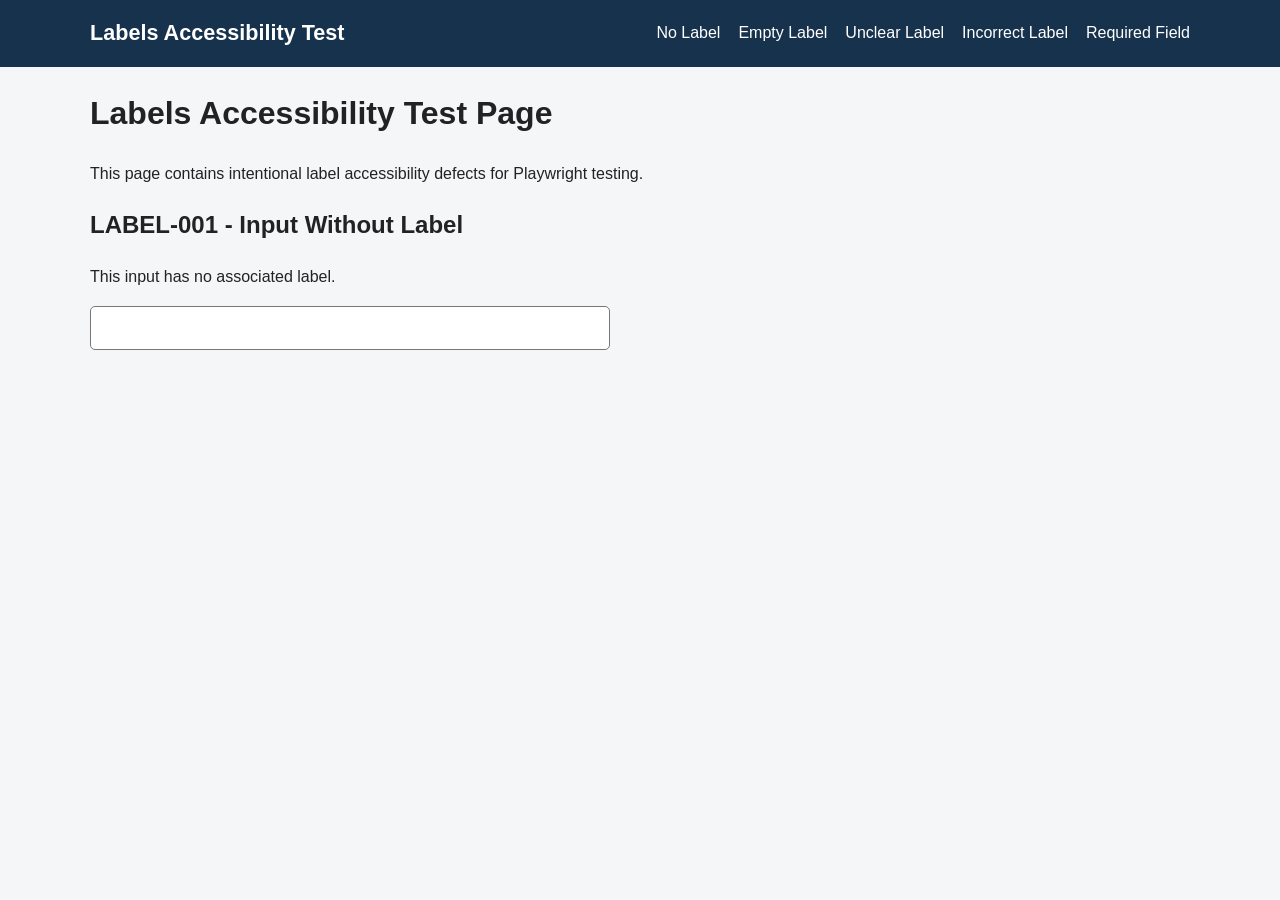
==== labels-test.html @ 40e9edf3 "Update labels-test.html cHANGES 2" ====
<!DOCTYPE html>
<html lang="en">

<head>
  <meta charset="UTF-8">

  <meta
    name="viewport"
    content="width=device-width, initial-scale=1.0">

  <title>Labels Accessibility Test</title> 

  <link rel="stylesheet" href="styles.css"> 
</head>

<body>

  <header class="site-header">

    <div class="container">

      <div class="logo">
        Labels Accessibility Test
      </div>

      <nav aria-label="Main navigation">

        <a href="#no-label">
          No Label
        </a>

        <a href="#empty-label">
          Empty Label
        </a>

        <a href="#unclear-label">
          Unclear Label
        </a>

        <a href="#incorrect-label">
          Incorrect Label
        </a>

        <a href="#required-field">
          Required Field
        </a>

      </nav>

    </div>

  </header>


  <main class="container">

    <h1>
      Labels Accessibility Test Page
    </h1>

    <p>
      This page contains intentional label accessibility
      defects for Playwright testing.
    </p>


    <!-- ================================================= -->
    <!-- LABEL-001 : INPUT WITHOUT LABEL                  -->
    <!-- ================================================= -->

    <section id="no-label">

      <h2>
        LABEL-001 - Input Without Label
      </h2>

      <p>
        This input has no associated label.
      </p>

      <!-- INTENTIONAL FAILURE -->

      <input
        type="text"
        id="firstname"
        name="firstname">

    </section>



  </main>

</body>

</html>
---- styles.css ----
* {
  box-sizing: border-box;
}

html {
  scroll-behavior: smooth;
}

body {
  margin: 0;
  font-family: Arial, Helvetica, sans-serif;
  line-height: 1.6;
  color: #222;
  background: #f4f6f8;
}

.container {
  width: min(1100px, 92%);
  margin: 0 auto;
}

.site-header {
  background: #17324d;
  color: white;
  padding: 16px 0;
}

.site-header .container {
  display: flex;
  align-items: center;
  justify-content: space-between;
  gap: 20px;
}

.logo {
  font-size: 1.35rem;
  font-weight: 700;
}

nav {
  display: flex;
  gap: 18px;
  flex-wrap: wrap;
}

nav a {
  color: white;
  text-decoration: none;
}

nav a:hover,
nav a:focus {
  text-decoration: underline;
}

.hero {
  margin: 32px 0;
  padding: 42px;
  background: white;
  border-radius: 10px;
  box-shadow: 0 2px 8px rgba(0,0,0,.08);
}

.eyebrow {
  font-weight: bold;
  text-transform: uppercase;
  letter-spacing: .08em;
  font-size: .8rem;
}

.card {
  background: white;
  margin: 24px 0;
  padding: 28px;
  border-radius: 10px;
  box-shadow: 0 2px 8px rgba(0,0,0,.08);
}

.form-group {
  margin: 18px 0;
}

label {
  display: block;
  font-weight: 700;
  margin-bottom: 6px;
}

input {
  width: 100%;
  max-width: 520px;
  padding: 12px;
  border: 1px solid #777;
  border-radius: 5px;
  font-size: 1rem;
}

button,
.fake-button {
  display: inline-block;
  margin: 8px 6px 8px 0;
  padding: 11px 18px;
  border-radius: 5px;
  border: 2px solid transparent;
  cursor: pointer;
  font-size: 1rem;
}

.primary-button {
  background: #075985;
  color: white;
}

.secondary-button {
  background: #e5e7eb;
  color: #111827;
  border-color: #374151;
}

.icon-button {
  background: #ddd;
}

.status {
  min-height: 1.5em;
  font-weight: 600;
}

.image-grid {
  display: grid;
  grid-template-columns: repeat(2, 1fr);
  gap: 20px;
}

.image-grid img {
  width: 100%;
  height: auto;
  border-radius: 6px;
}

.low-contrast {
  background: #eeeeee;
  color: #cccccc;
  padding: 20px;
  margin: 12px 0;
}

.good-contrast {
  background: #17324d;
  color: white;
  padding: 20px;
  margin: 12px 0;
}

.fake-button {
  background: #b91c1c;
  color: white;
}

.fake-button:hover {
  background: #991b1b;
}

a {
  color: #075985;
}

footer {
  margin-top: 40px;
  padding: 28px 0;
  background: #17324d;
  color: white;
}

@media (max-width: 700px) {
  .site-header .container {
    flex-direction: column;
    align-items: flex-start;
  }

  .image-grid {
    grid-template-columns: 1fr;
  }

  .hero {
    padding: 26px;
  }
}
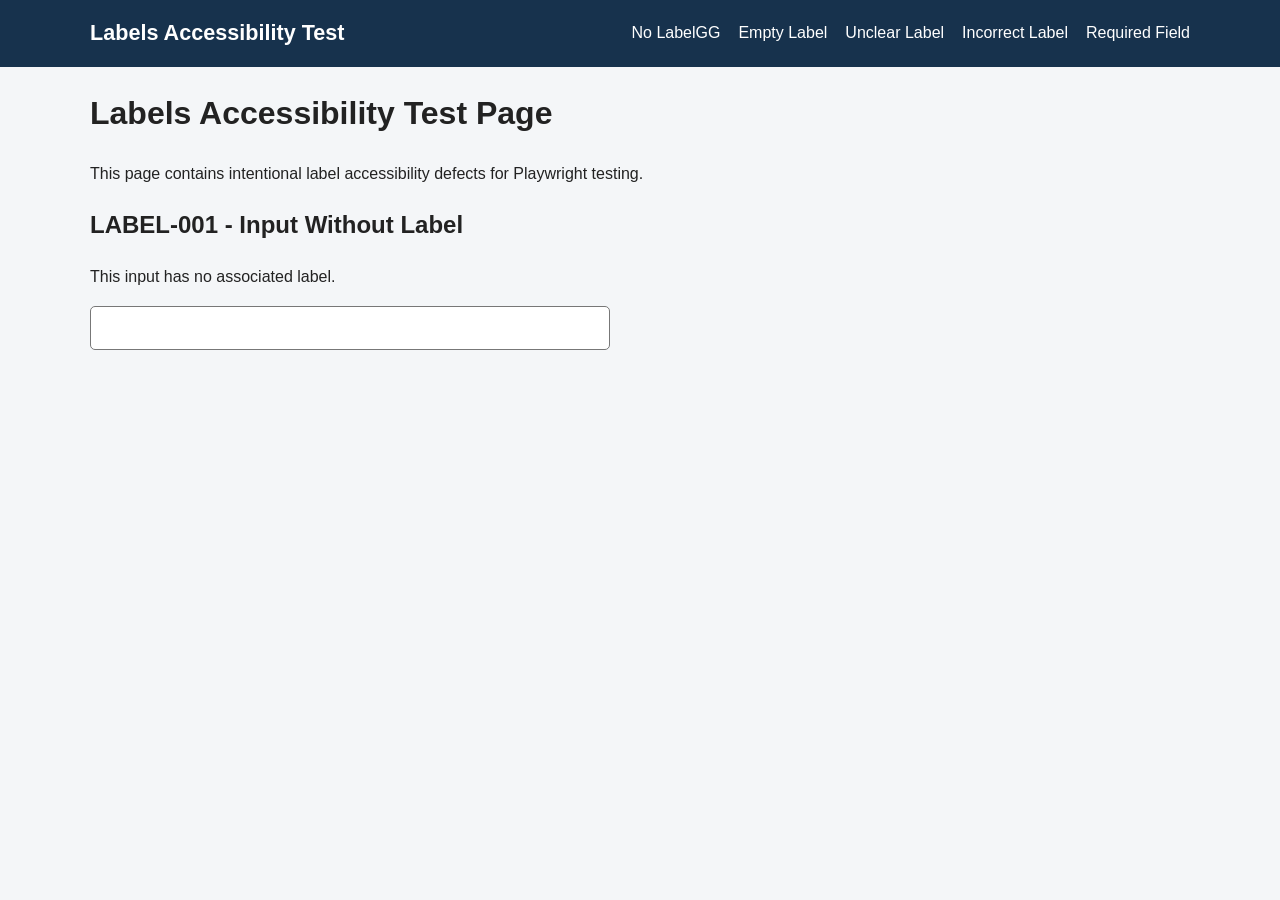
==== commit 87704e74: "Update labels-test.html ASASAS" ====
--- a/labels-test.html
+++ b/labels-test.html
@@ -26,7 +26,7 @@
       <nav aria-label="Main navigation">
 
         <a href="#no-label">
-          No Label
+          No LabelGG
         </a>
 
         <a href="#empty-label">
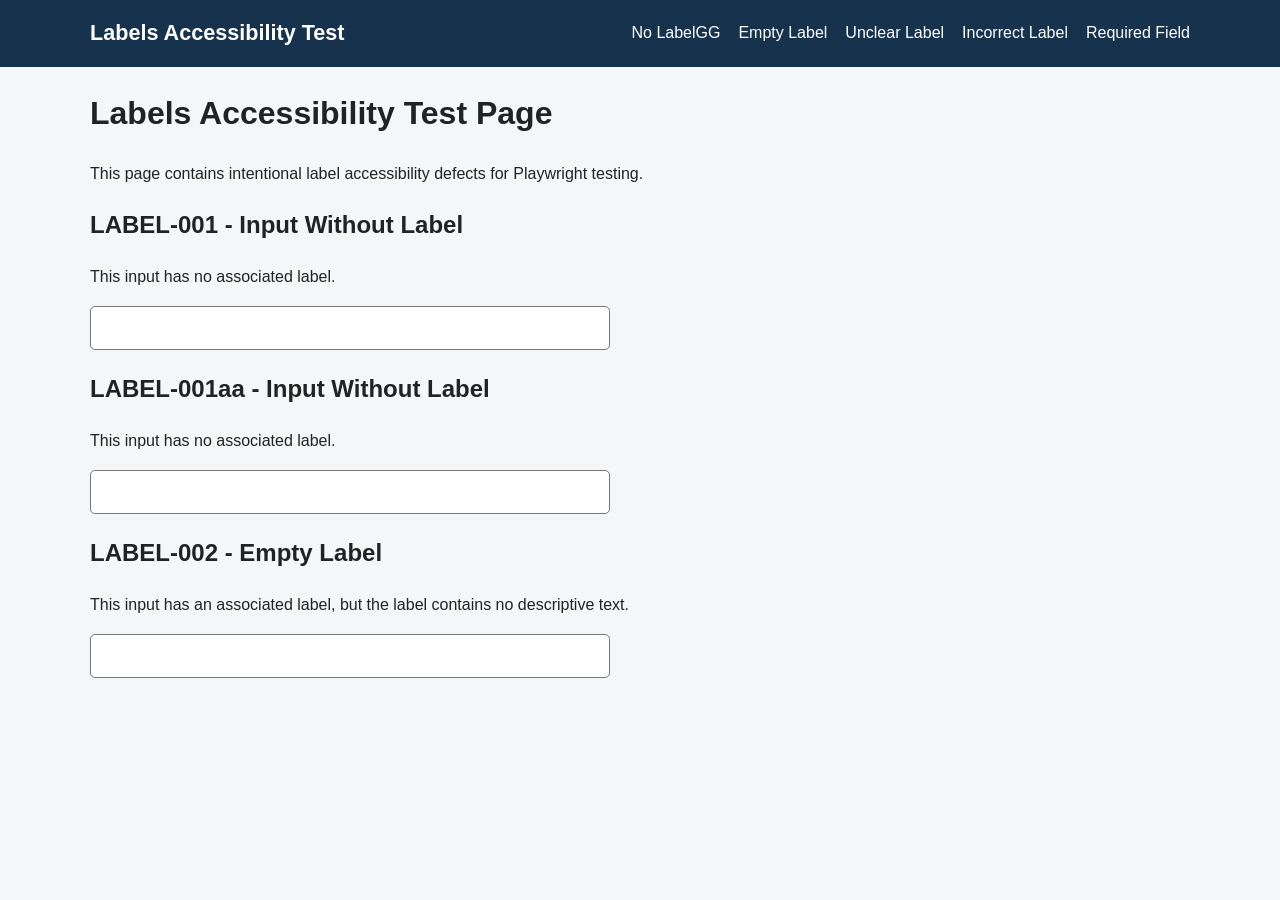
==== commit 383aa6dd: "Update labels-test.html SEP 270055" ====
--- a/labels-test.html
+++ b/labels-test.html
@@ -87,7 +87,55 @@
 
     </section>
 
+<!-- ================================================= -->
+    <!-- LABEL-001aa : INPUT WITHOUT LABEL                  -->
+    <!-- ================================================= -->
 
+    <section id="no-label">
+
+      <h2>
+        LABEL-001aa - Input Without Label
+      </h2>
+
+      <p>
+        This input has no associated label.
+      </p>
+
+      <!-- INTENTIONAL FAILURE -->
+
+      <input
+        type="text"
+        id="firstname"
+        name="firstname">
+
+    </section>
+
+
+    <!-- ================================================= -->
+    <!-- LABEL-002 : EMPTY LABEL                          -->
+    <!-- ================================================= -->
+
+    <section id="empty-label">
+
+      <h2>
+        LABEL-002 - Empty Label
+      </h2>
+
+      <p>
+        This input has an associated label, but the label
+        contains no descriptive text.
+      </p>
+
+      <!-- INTENTIONAL FAILURE -->
+
+      <label for="lastname"></label>
+
+      <input
+        type="text"
+        id="lastname"
+        name="lastname">
+
+    </section>
 
   </main>
 
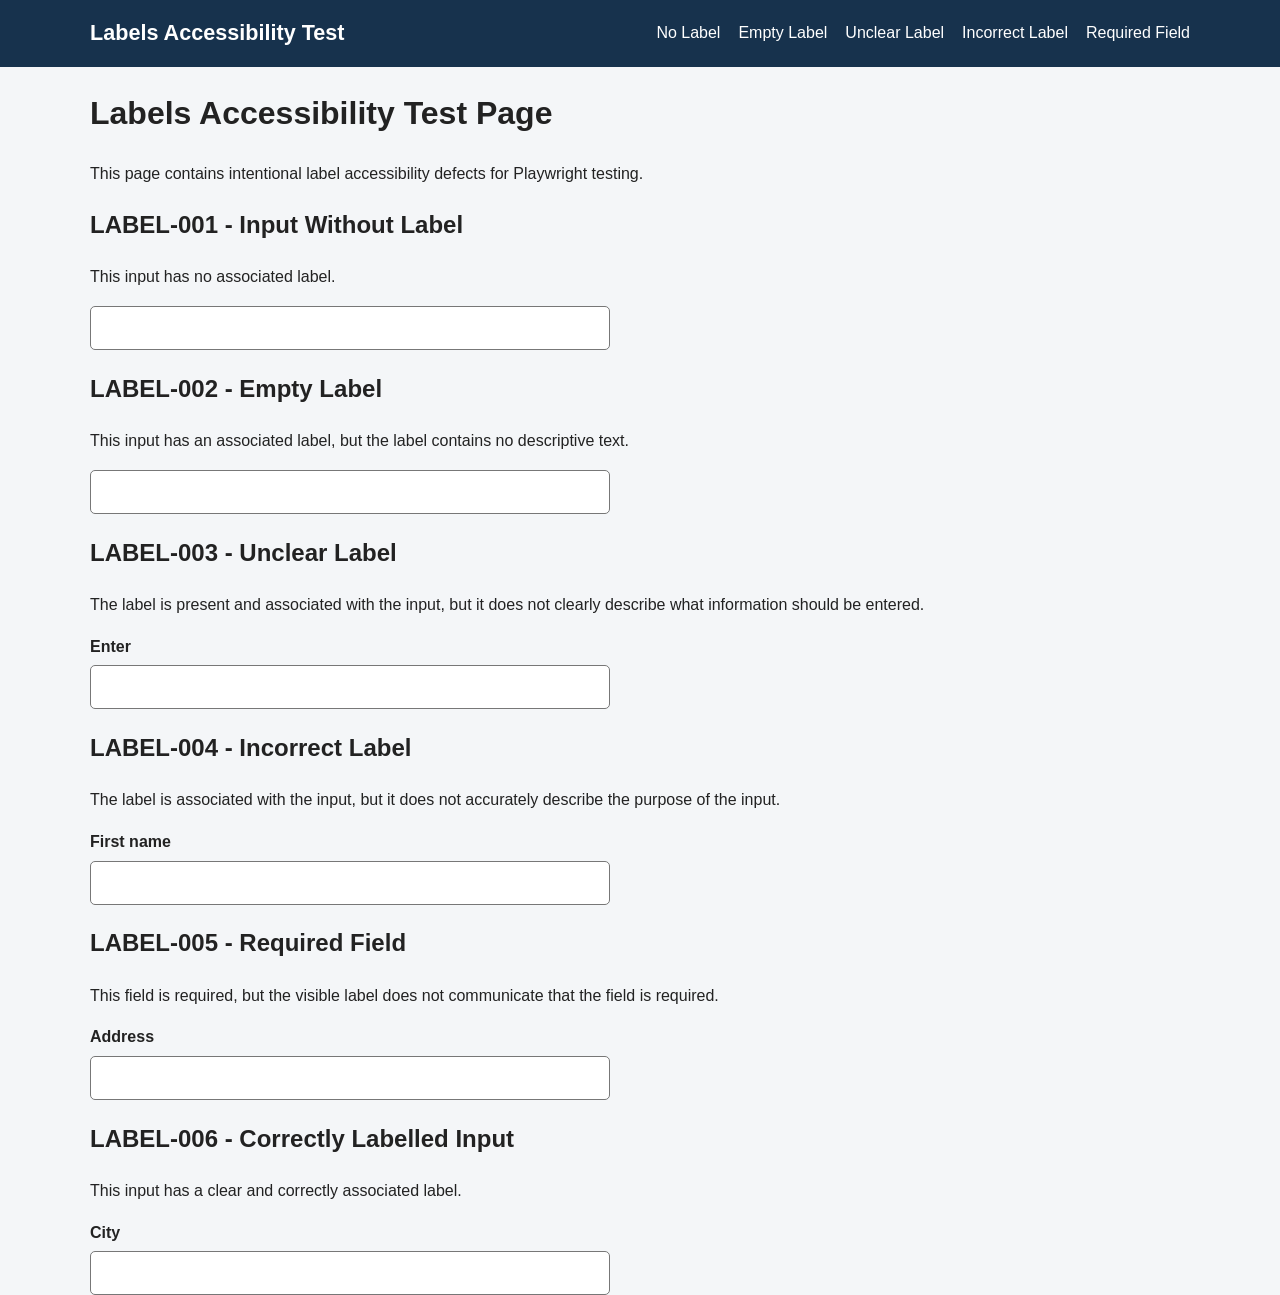
==== commit 3a33acd7: "Update labels-test.html SEP 27 0101 Update labels-test.html SEP 27 0101" ====
--- a/labels-test.html
+++ b/labels-test.html
@@ -10,7 +10,7 @@
 
   <title>Labels Accessibility Test</title> 
 
-  <link rel="stylesheet" href="styles.css"> 
+  <link rel="stylesheet" href="styles.css">
 </head>
 
 <body>
@@ -26,7 +26,7 @@
       <nav aria-label="Main navigation">
 
         <a href="#no-label">
-          No LabelGG
+          No Label
         </a>
 
         <a href="#empty-label">
@@ -87,29 +87,6 @@
 
     </section>
 
-<!-- ================================================= -->
-    <!-- LABEL-001aa : INPUT WITHOUT LABEL                  -->
-    <!-- ================================================= -->
-
-    <section id="no-label">
-
-      <h2>
-        LABEL-001aa - Input Without Label
-      </h2>
-
-      <p>
-        This input has no associated label.
-      </p>
-
-      <!-- INTENTIONAL FAILURE -->
-
-      <input
-        type="text"
-        id="firstname"
-        name="firstname">
-
-    </section>
-
 
     <!-- ================================================= -->
     <!-- LABEL-002 : EMPTY LABEL                          -->
@@ -137,6 +114,115 @@
 
     </section>
 
+
+    <!-- ================================================= -->
+    <!-- LABEL-003 : UNCLEAR LABEL                        -->
+    <!-- ================================================= -->
+
+    <section id="unclear-label">
+
+      <h2>
+        LABEL-003 - Unclear Label
+      </h2>
+
+      <p>
+        The label is present and associated with the input,
+        but it does not clearly describe what information
+        should be entered.
+      </p>
+
+      <!-- INTENTIONAL FAILURE -->
+
+      <label for="email">
+        Enter
+      </label>
+
+      <input
+        type="email"
+        id="email"
+        name="email">
+
+    </section>
+
+
+    <!-- ================================================= -->
+    <!-- LABEL-004 : INCORRECT LABEL                      -->
+    <!-- ================================================= -->
+
+    <section id="incorrect-label">
+
+      <h2>
+        LABEL-004 - Incorrect Label
+      </h2>
+
+      <p>
+        The label is associated with the input, but it does
+        not accurately describe the purpose of the input.
+      </p>
+
+      <!-- INTENTIONAL FAILURE -->
+
+      <label for="phone">
+        First name
+      </label>
+
+      <input
+        type="tel"
+        id="phone"
+        name="phone">
+
+    </section>
+
+
+    <!-- ================================================= -->
+    <!-- LABEL-005 : REQUIRED STATE NOT CLEAR             -->
+    <!-- ================================================= -->
+
+    <section id="required-field">
+
+      <h2>
+        LABEL-005 - Required Field
+      </h2>
+
+      <p>
+        This field is required, but the visible label does
+        not communicate that the field is required.
+      </p>
+
+      <!-- INTENTIONAL FAILURE -->
+
+      <label for="address">
+        Address
+      </label>
+
+      <input
+        type="text"
+        id="address"
+        name="address"
+        required>
+
+    </section>
+<section id="correct-label">
+
+  <h2>
+    LABEL-006 - Correctly Labelled Input
+  </h2>
+
+  <p>
+    This input has a clear and correctly associated label.
+  </p>
+
+  <label for="city">
+    City
+  </label>
+
+  <input
+    type="text"
+    id="city"
+    name="city">
+
+</section>
+
   </main>
 
 </body>
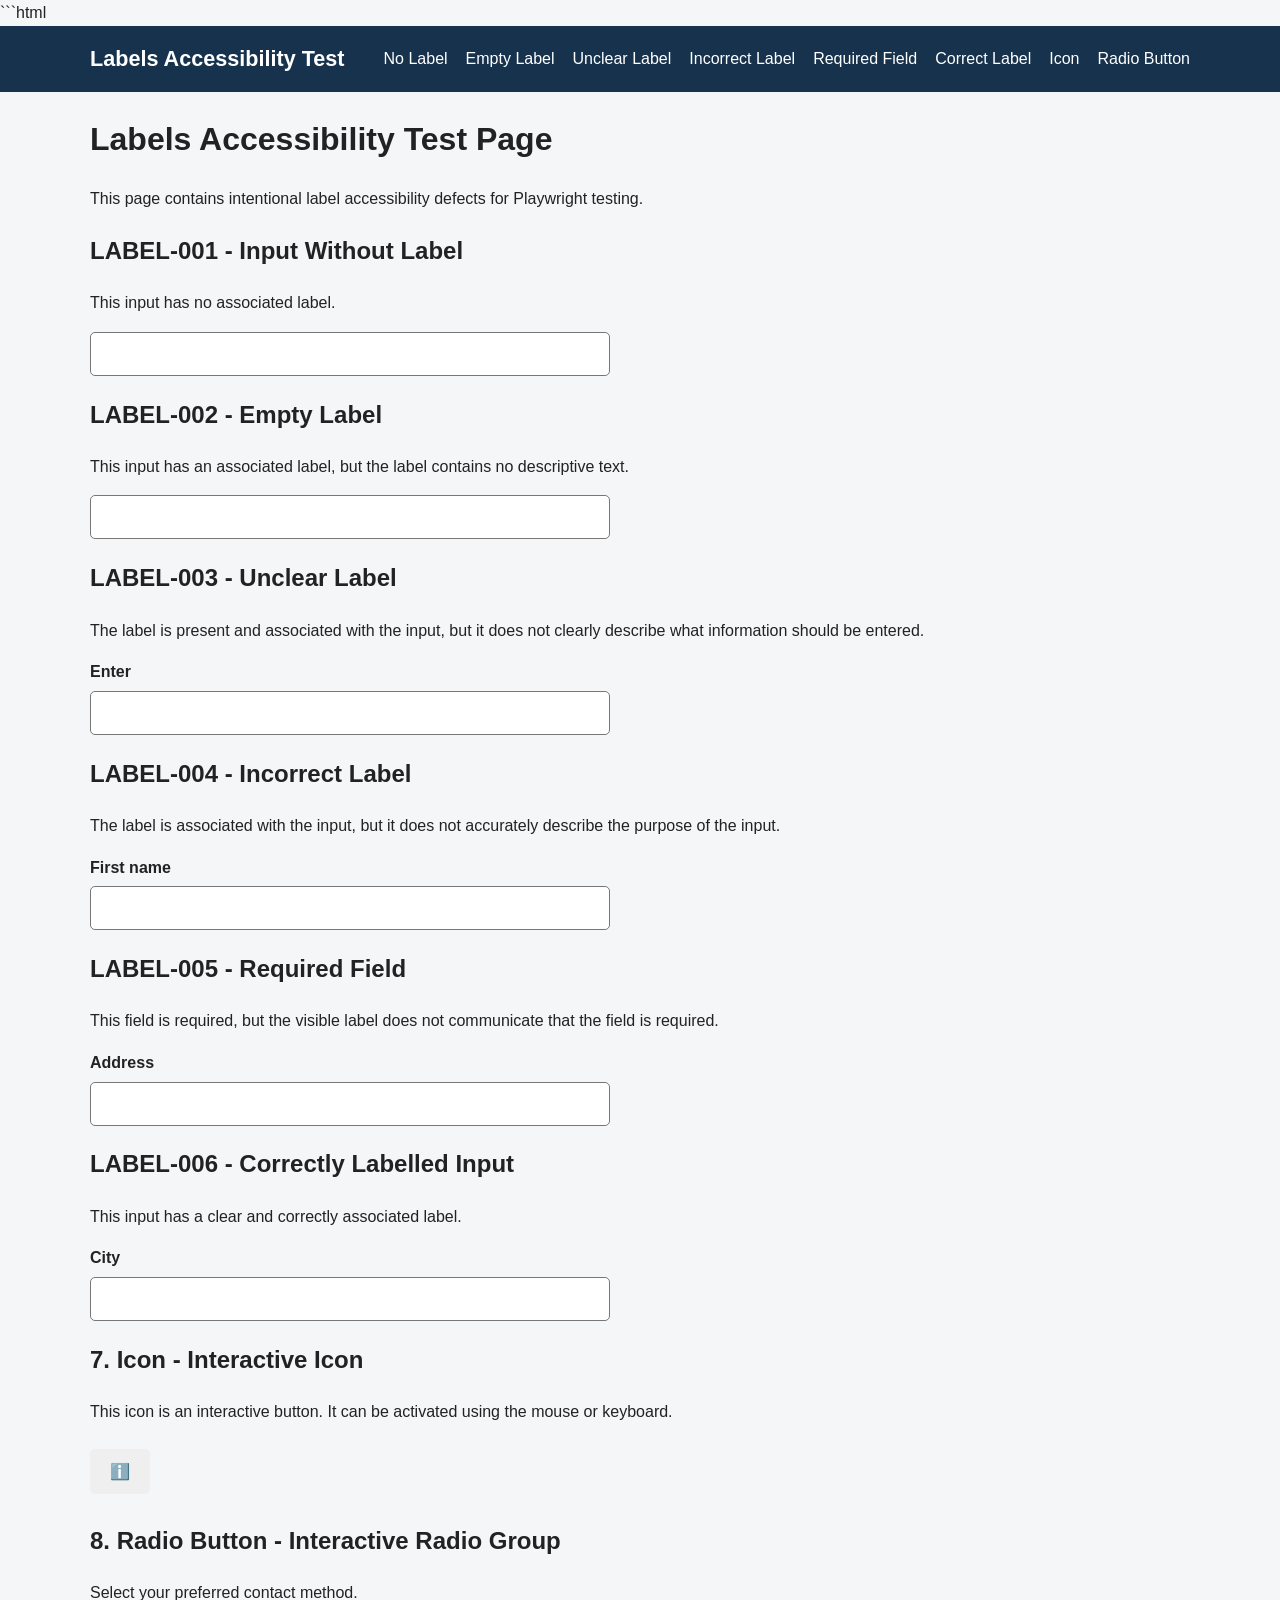
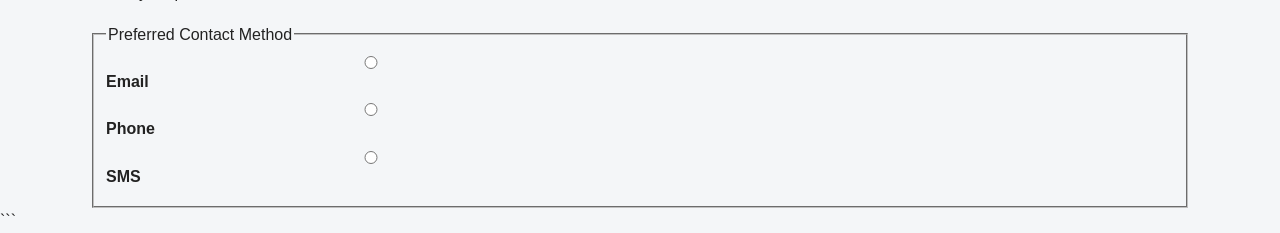
==== commit a611251a: "Update labels-test BB.html Update labels-test BB.html" ====
--- a/labels-test.html
+++ b/labels-test.html
@@ -1,3 +1,4 @@
+```html
 <!DOCTYPE html>
 <html lang="en">
 
@@ -8,7 +9,7 @@
     name="viewport"
     content="width=device-width, initial-scale=1.0">
 
-  <title>Labels Accessibility Test</title> 
+  <title>Labels Accessibility Test</title>
 
   <link rel="stylesheet" href="styles.css">
 </head>
@@ -43,6 +44,18 @@
 
         <a href="#required-field">
           Required Field
+        </a>
+
+        <a href="#correct-label">
+          Correct Label
+        </a>
+
+        <a href="#icon">
+          Icon
+        </a>
+
+        <a href="#radio-button">
+          Radio Button
         </a>
 
       </nav>
@@ -202,29 +215,132 @@
         required>
 
     </section>
-<section id="correct-label">
-
-  <h2>
-    LABEL-006 - Correctly Labelled Input
-  </h2>
-
-  <p>
-    This input has a clear and correctly associated label.
-  </p>
-
-  <label for="city">
-    City
-  </label>
-
-  <input
-    type="text"
-    id="city"
-    name="city">
-
-</section>
+
+
+    <!-- ================================================= -->
+    <!-- LABEL-006 : CORRECTLY LABELLED INPUT             -->
+    <!-- ================================================= -->
+
+    <section id="correct-label">
+
+      <h2>
+        LABEL-006 - Correctly Labelled Input
+      </h2>
+
+      <p>
+        This input has a clear and correctly associated label.
+      </p>
+
+      <label for="city">
+        City
+      </label>
+
+      <input
+        type="text"
+        id="city"
+        name="city">
+
+    </section>
+
+
+    <!-- ================================================= -->
+    <!-- 7. ICON : INTERACTIVE ICON                      -->
+    <!-- ================================================= -->
+
+    <section id="icon">
+
+      <h2>
+        7. Icon - Interactive Icon
+      </h2>
+
+      <p>
+        This icon is an interactive button. It can be
+        activated using the mouse or keyboard.
+      </p>
+
+      <button
+        type="button"
+        id="infoIcon"
+        aria-label="Show information"
+        onclick="alert('Information icon activated')">
+
+        ℹ️
+
+      </button>
+
+    </section>
+
+
+    <!-- ================================================= -->
+    <!-- 8. RADIO BUTTON : INTERACTIVE RADIO BUTTONS     -->
+    <!-- ================================================= -->
+
+    <section id="radio-button">
+
+      <h2>
+        8. Radio Button - Interactive Radio Group
+      </h2>
+
+      <p>
+        Select your preferred contact method.
+      </p>
+
+      <fieldset>
+
+        <legend>
+          Preferred Contact Method
+        </legend>
+
+        <div>
+
+          <input
+            type="radio"
+            id="contact-email"
+            name="contact-method"
+            value="email">
+
+          <label for="contact-email">
+            Email
+          </label>
+
+        </div>
+
+        <div>
+
+          <input
+            type="radio"
+            id="contact-phone"
+            name="contact-method"
+            value="phone">
+
+          <label for="contact-phone">
+            Phone
+          </label>
+
+        </div>
+
+        <div>
+
+          <input
+            type="radio"
+            id="contact-sms"
+            name="contact-method"
+            value="sms">
+
+          <label for="contact-sms">
+            SMS
+          </label>
+
+        </div>
+
+      </fieldset>
+
+    </section>
+
 
   </main>
 
 </body>
 
 </html>
+```
--- a/styles.css
+++ b/styles.css
@@ -186,3 +186,13 @@
     padding: 26px;
   }
 }
+
+
+/* Normal text - intentional pass */
+
+.contrast-valid {
+  font-size: 16px;
+  color: #000000;
+  background-color: #ffffff;
+}
+
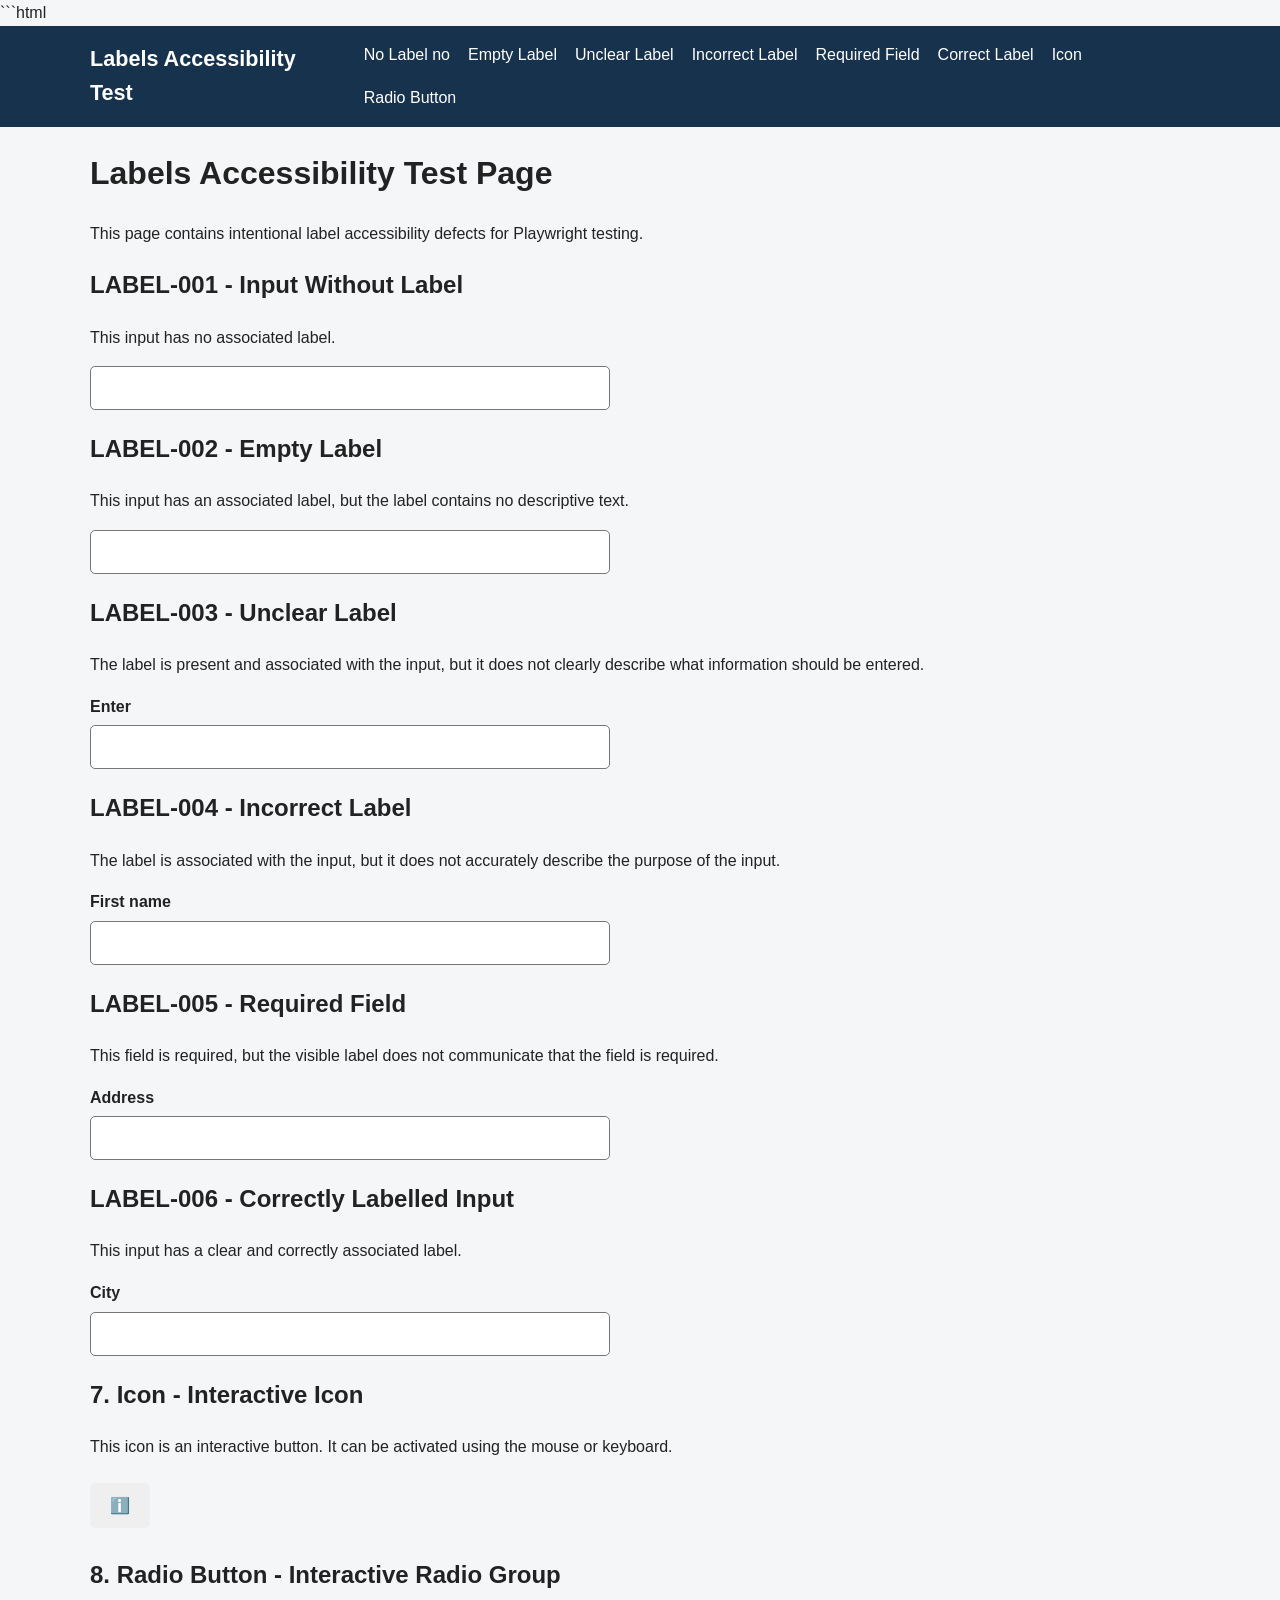
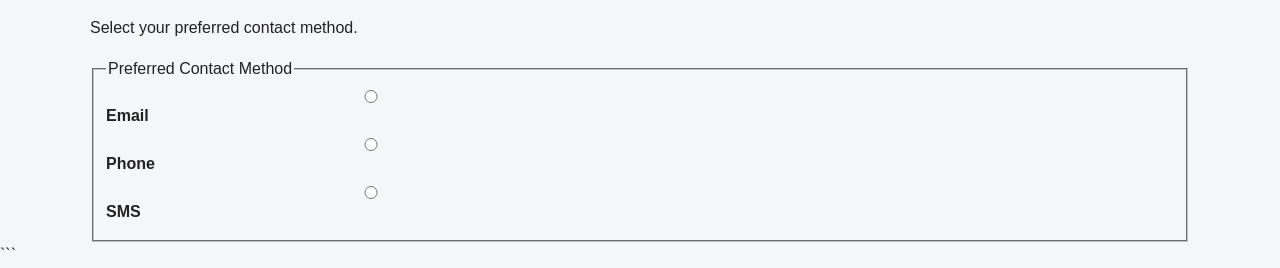
==== commit c491c5b0: "Update labels-testCC1.html Update labels-testCC1.html" ====
--- a/labels-test.html
+++ b/labels-test.html
@@ -27,7 +27,7 @@
       <nav aria-label="Main navigation">
 
         <a href="#no-label">
-          No Label
+          No Label no 
         </a>
 
         <a href="#empty-label">
